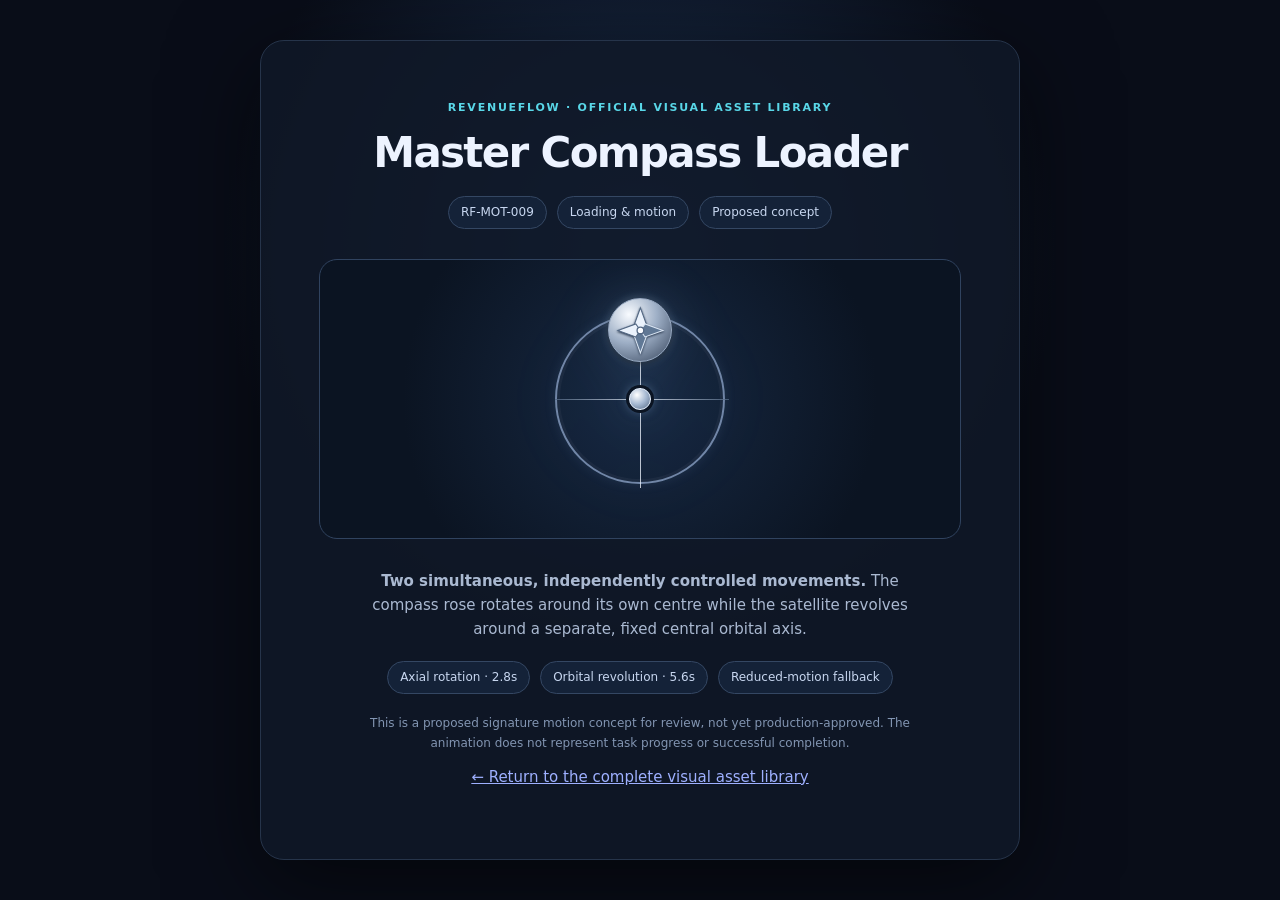
==== master-compass.html @ ebaadc29 "feat(assets): add direct Master Compass preview page" ====
<!doctype html>
<html lang="en">
<head>
<meta charset="utf-8">
<meta name="viewport" content="width=device-width,initial-scale=1">
<meta name="theme-color" content="#090d18">
<title>RF-MOT-009 — RevenueFlow Master Compass</title>
<link rel="stylesheet" href="assets/motion.css">
<style>
:root{color-scheme:dark;font:15px/1.6 Inter,ui-sans-serif,system-ui,-apple-system,"Segoe UI",sans-serif;background:#090d18;color:#edf3ff}
*{box-sizing:border-box}body{margin:0;min-height:100vh;background:radial-gradient(ellipse at 50% 28%,#1b3150 0,transparent 46%),#090d18;display:grid;place-items:center;padding:24px}
main{width:min(760px,100%);text-align:center;border:1px solid #26344a;border-radius:24px;background:#101827d9;padding:clamp(28px,6vw,58px);box-shadow:0 24px 90px #0008}
a{color:#9eb0ff}.eyebrow{color:#59d7e8;text-transform:uppercase;letter-spacing:.16em;font-size:11px;font-weight:700}
h1{font-size:clamp(28px,5vw,42px);line-height:1.12;letter-spacing:-.04em;margin:12px 0}
p{color:#aab9d1;max-width:570px;margin:12px auto}
.stage{height:280px;margin:30px 0;display:grid;place-items:center;border:1px solid #30435f;border-radius:18px;background:radial-gradient(circle,#172943,#0b1422 68%);overflow:hidden}
.rf-master-compass{--rf-compass-size:170px;color:#dce7f5;filter:drop-shadow(0 0 24px #79a6d533)}
.rf-master-compass__track{border-width:2px}
.rf-master-compass__satellite{width:64px;height:64px;top:-16px}
.rf-master-compass__hub{width:22px;height:22px}
.rf-master-compass__rose{width:82%;height:82%}
.meta{display:flex;justify-content:center;gap:10px;flex-wrap:wrap;margin:20px 0}
.pill{border:1px solid #344763;background:#142238;border-radius:999px;padding:6px 12px;color:#c8d7f0;font-size:12px}
.note{font-size:12px;color:#8295b2}
@media(prefers-reduced-motion:reduce){.rf-master-compass__orbit,.rf-master-compass__rose{animation:none!important}}
</style>
</head>
<body>
<main>
<div class="eyebrow">RevenueFlow · Official Visual Asset Library</div>
<h1>Master Compass Loader</h1>
<div class="meta"><span class="pill">RF-MOT-009</span><span class="pill">Loading &amp; motion</span><span class="pill">Proposed concept</span></div>
<div class="stage">
<div class="rf-master-compass" role="img" aria-label="RevenueFlow master compass: the compass rose spins on its own axis while the compass satellite revolves around a fixed central hub">
<span class="rf-master-compass__track"></span>
<span class="rf-master-compass__orbit"><span class="rf-master-compass__satellite">
<svg class="rf-master-compass__rose" viewBox="0 0 32 32" aria-hidden="true">
<path class="rf-master-compass__north" d="M16 1.8 20.1 13.1 16 16 11.9 13.1Z"/>
<path class="rf-master-compass__south" d="M16 30.2 11.9 18.9 16 16 20.1 18.9Z"/>
<path class="rf-master-compass__north" d="m1.8 16 11.3-4.1L16 16l-2.9 4.1Z"/>
<path class="rf-master-compass__south" d="m30.2 16-11.3 4.1L16 16l2.9-4.1Z"/>
<circle cx="16" cy="16" r="2.1" fill="#f8fbff" stroke="#526783" stroke-width=".8"/>
</svg>
</span></span>
<span class="rf-master-compass__hub"></span>
</div>
</div>
<p><strong>Two simultaneous, independently controlled movements.</strong> The compass rose rotates around its own centre while the satellite revolves around a separate, fixed central orbital axis.</p>
<div class="meta"><span class="pill">Axial rotation · 2.8s</span><span class="pill">Orbital revolution · 5.6s</span><span class="pill">Reduced-motion fallback</span></div>
<p class="note">This is a proposed signature motion concept for review, not yet production-approved. The animation does not represent task progress or successful completion.</p>
<p><a href="./">← Return to the complete visual asset library</a></p>
</main>
</body>
</html>
---- assets/motion.css ----
/* RevenueFlow motion references v1.1.0. Every animation has a reduced-motion fallback. */
@keyframes rf-spin{to{transform:rotate(360deg)}}
@keyframes rf-pulse{50%{opacity:.35;transform:scale(.72)}}
@keyframes rf-shimmer{to{background-position:-200% 0}}
@keyframes rf-orbit-rotate{to{transform:rotate(360deg)}}
@keyframes rf-success-pop{0%{transform:scale(.72);opacity:0}70%{transform:scale(1.08);opacity:1}100%{transform:scale(1);opacity:1}}
@keyframes rf-bell-ring{0%,100%{transform:rotate(0)}15%{transform:rotate(12deg)}30%{transform:rotate(-10deg)}45%{transform:rotate(7deg)}60%{transform:rotate(-4deg)}}
@keyframes rf-soft-glow{0%,100%{filter:drop-shadow(0 0 0 transparent)}50%{filter:drop-shadow(0 0 7px currentColor)}}

.rf-spinner{width:1.25rem;aspect-ratio:1;border:.16rem solid currentColor;border-right-color:transparent;border-radius:50%;animation:rf-spin .8s linear infinite}
.rf-ai-pulse{width:.7rem;aspect-ratio:1;border-radius:50%;background:currentColor;animation:rf-pulse 1.4s ease-in-out infinite}
.rf-skeleton{display:block;background:linear-gradient(90deg,#26344a 25%,#657492 50%,#26344a 75%);background-size:200% 100%;border-radius:.5rem;animation:rf-shimmer 1.5s ease-in-out infinite}
.rf-orbit{width:1.6rem;aspect-ratio:1;border:1px solid currentColor;border-radius:50%;position:relative;animation:rf-orbit-rotate 4s linear infinite}
.rf-orbit::after{content:"";position:absolute;top:-.2rem;left:calc(50% - .2rem);width:.4rem;aspect-ratio:1;border-radius:50%;background:#59d7e8;box-shadow:0 0 10px #59d7e8}
.rf-progress{height:.35rem;width:100%;overflow:hidden;border-radius:999px;background:currentColor;opacity:.25}
.rf-progress>span{display:block;width:var(--rf-progress-value,0%);height:100%;border-radius:inherit;background:currentColor;opacity:1;transition:width .2s ease}
.rf-success{display:inline-flex;animation:rf-success-pop .32s ease-out both}
.rf-bell-ring{display:inline-flex;transform-origin:top center;animation:rf-bell-ring .8s ease}
.rf-soft-glow{display:inline-flex;animation:rf-soft-glow 2s ease-in-out infinite}

@media(prefers-reduced-motion:reduce){
  .rf-spinner,.rf-ai-pulse,.rf-skeleton,.rf-orbit,.rf-success,.rf-bell-ring,.rf-soft-glow{animation:none!important}
  .rf-spinner{border-right-color:currentColor}
  .rf-ai-pulse{opacity:1}
  .rf-skeleton{background:#26344a}
  .rf-progress>span{transition:none}
}

/* RevenueFlow signature master compass: independent axial spin + orbital revolution. */
@keyframes rf-master-compass-axial-spin{to{transform:rotate(360deg)}}
@keyframes rf-master-compass-orbital-revolution{to{transform:rotate(360deg)}}
.rf-master-compass{--rf-compass-size:3.25rem;width:var(--rf-compass-size);height:var(--rf-compass-size);position:relative;display:inline-block;color:#dce7f5;isolation:isolate}
.rf-master-compass__track{position:absolute;inset:0;border:1px solid #7186a7;border-radius:50%;box-shadow:inset 0 0 0 3px #dce7f50b,0 0 12px #79a6d522}
.rf-master-compass__track::before,.rf-master-compass__track::after{content:"";position:absolute;background:linear-gradient(90deg,#526783,#e6edf7,#526783);opacity:.8}
.rf-master-compass__track::before{width:1px;height:calc(var(--rf-compass-size) + .28rem);left:50%;top:-.14rem}
.rf-master-compass__track::after{height:1px;width:calc(var(--rf-compass-size) + .28rem);top:50%;left:-.14rem}
.rf-master-compass__orbit{position:absolute;inset:0;border-radius:50%;animation:rf-master-compass-orbital-revolution 5.6s linear infinite}
.rf-master-compass__satellite{position:absolute;top:-.32rem;left:50%;width:1.28rem;height:1.28rem;transform:translateX(-50%);display:grid;place-items:center;border:1px solid #9aabc3;border-radius:50%;background:radial-gradient(circle at 32% 25%,#f8fbff,#9eafc6 45%,#35445b 100%);box-shadow:0 0 10px #9db9d955,0 2px 5px #0008}
.rf-master-compass__rose{width:78%;height:78%;overflow:visible;filter:drop-shadow(0 1px 1px #26364d);animation:rf-master-compass-axial-spin 2.8s linear infinite}
.rf-master-compass__hub{position:absolute;width:.52rem;height:.52rem;left:50%;top:50%;transform:translate(-50%,-50%);border:1px solid #e8f0fa;border-radius:50%;background:radial-gradient(circle at 35% 30%,#fff,#a7bad3 48%,#526783);box-shadow:0 0 0 3px #0b1422,0 0 12px #9fc9ed88}
.rf-master-compass__north{fill:#eaf2fc;stroke:#526783;stroke-width:.65}
.rf-master-compass__south{fill:#607895;stroke:#dce7f5;stroke-width:.65}
@media(prefers-reduced-motion:reduce){.rf-master-compass__orbit,.rf-master-compass__rose{animation:none!important}}
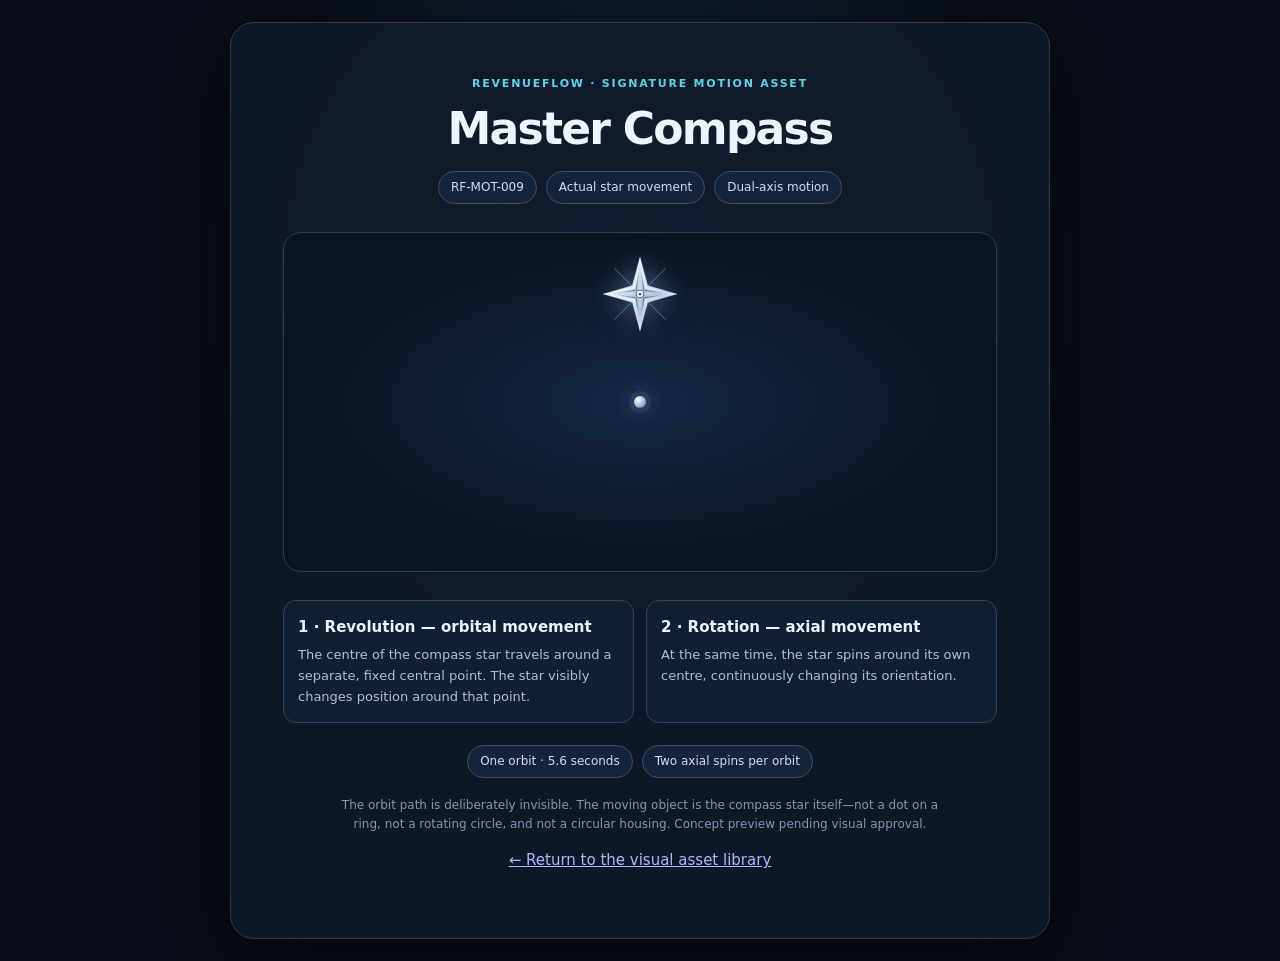
==== commit ec21300a: "fix(preview): animate compass star itself in orbit and axial spin" ====
--- a/master-compass.html
+++ b/master-compass.html
@@ -1,54 +1,57 @@
 <!doctype html>
 <html lang="en">
 <head>
-<meta charset="utf-8">
-<meta name="viewport" content="width=device-width,initial-scale=1">
+<meta charset="utf-8"><meta name="viewport" content="width=device-width,initial-scale=1">
 <meta name="theme-color" content="#090d18">
-<title>RF-MOT-009 — RevenueFlow Master Compass</title>
+<title>RF-MOT-009 — Master Compass: Axial Rotation + Orbital Revolution</title>
 <link rel="stylesheet" href="assets/motion.css">
 <style>
-:root{color-scheme:dark;font:15px/1.6 Inter,ui-sans-serif,system-ui,-apple-system,"Segoe UI",sans-serif;background:#090d18;color:#edf3ff}
-*{box-sizing:border-box}body{margin:0;min-height:100vh;background:radial-gradient(ellipse at 50% 28%,#1b3150 0,transparent 46%),#090d18;display:grid;place-items:center;padding:24px}
-main{width:min(760px,100%);text-align:center;border:1px solid #26344a;border-radius:24px;background:#101827d9;padding:clamp(28px,6vw,58px);box-shadow:0 24px 90px #0008}
-a{color:#9eb0ff}.eyebrow{color:#59d7e8;text-transform:uppercase;letter-spacing:.16em;font-size:11px;font-weight:700}
-h1{font-size:clamp(28px,5vw,42px);line-height:1.12;letter-spacing:-.04em;margin:12px 0}
-p{color:#aab9d1;max-width:570px;margin:12px auto}
-.stage{height:280px;margin:30px 0;display:grid;place-items:center;border:1px solid #30435f;border-radius:18px;background:radial-gradient(circle,#172943,#0b1422 68%);overflow:hidden}
-.rf-master-compass{--rf-compass-size:170px;color:#dce7f5;filter:drop-shadow(0 0 24px #79a6d533)}
-.rf-master-compass__track{border-width:2px}
-.rf-master-compass__satellite{width:64px;height:64px;top:-16px}
-.rf-master-compass__hub{width:22px;height:22px}
-.rf-master-compass__rose{width:82%;height:82%}
-.meta{display:flex;justify-content:center;gap:10px;flex-wrap:wrap;margin:20px 0}
-.pill{border:1px solid #344763;background:#142238;border-radius:999px;padding:6px 12px;color:#c8d7f0;font-size:12px}
-.note{font-size:12px;color:#8295b2}
-@media(prefers-reduced-motion:reduce){.rf-master-compass__orbit,.rf-master-compass__rose{animation:none!important}}
+:root{color-scheme:dark;font:15px/1.6 Inter,ui-sans-serif,system-ui,-apple-system,"Segoe UI",sans-serif;background:#080d17;color:#edf4ff}
+*{box-sizing:border-box}body{margin:0;min-height:100vh;background:radial-gradient(ellipse at 50% 30%,#1b3150 0,transparent 48%),#080d17;display:grid;place-items:center;padding:22px}
+main{width:min(820px,100%);text-align:center;border:1px solid #293b55;border-radius:24px;background:#101a2adf;padding:clamp(24px,5vw,52px);box-shadow:0 24px 90px #0009}
+.eyebrow{color:#59d7e8;text-transform:uppercase;letter-spacing:.16em;font-size:11px;font-weight:700}
+h1{font-size:clamp(28px,5vw,44px);line-height:1.1;letter-spacing:-.04em;margin:12px 0}
+p{color:#afbed3;max-width:620px;margin:14px auto}
+.stage{min-height:340px;margin:28px 0;display:grid;place-items:center;overflow:hidden;border:1px solid #2b405d;border-radius:18px;background:radial-gradient(ellipse,#142944 0,#0b1422 67%)}
+.rf-master-compass{--rf-compass-size:300px;--rf-orbit-radius:108px}
+.meta{display:flex;justify-content:center;gap:9px;flex-wrap:wrap;margin:18px 0}
+.pill{border:1px solid #3b506d;background:#14243a;border-radius:999px;padding:6px 12px;color:#d1def0;font-size:12px}
+.explain{display:grid;grid-template-columns:1fr 1fr;gap:12px;margin:22px 0;text-align:left}
+.explain section{padding:14px;border:1px solid #30445f;border-radius:13px;background:#111f32}
+.explain strong{color:#eaf3ff}.explain p{font-size:13px;margin:6px 0 0}
+.note{font-size:12px;color:#8295b2}a{color:#a9baff}
+@media(max-width:560px){.explain{grid-template-columns:1fr}.stage{min-height:310px}.rf-master-compass{--rf-compass-size:270px;--rf-orbit-radius:96px}}
+@media(prefers-reduced-motion:reduce){.rf-master-compass__orbit,.rf-master-compass__counter,.rf-master-compass__star{animation:none!important}}
 </style>
 </head>
-<body>
-<main>
-<div class="eyebrow">RevenueFlow · Official Visual Asset Library</div>
-<h1>Master Compass Loader</h1>
-<div class="meta"><span class="pill">RF-MOT-009</span><span class="pill">Loading &amp; motion</span><span class="pill">Proposed concept</span></div>
+<body><main>
+<div class="eyebrow">RevenueFlow · Signature Motion Asset</div>
+<h1>Master Compass</h1>
+<div class="meta"><span class="pill">RF-MOT-009</span><span class="pill">Actual star movement</span><span class="pill">Dual-axis motion</span></div>
 <div class="stage">
-<div class="rf-master-compass" role="img" aria-label="RevenueFlow master compass: the compass rose spins on its own axis while the compass satellite revolves around a fixed central hub">
-<span class="rf-master-compass__track"></span>
-<span class="rf-master-compass__orbit"><span class="rf-master-compass__satellite">
-<svg class="rf-master-compass__rose" viewBox="0 0 32 32" aria-hidden="true">
-<path class="rf-master-compass__north" d="M16 1.8 20.1 13.1 16 16 11.9 13.1Z"/>
-<path class="rf-master-compass__south" d="M16 30.2 11.9 18.9 16 16 20.1 18.9Z"/>
-<path class="rf-master-compass__north" d="m1.8 16 11.3-4.1L16 16l-2.9 4.1Z"/>
-<path class="rf-master-compass__south" d="m30.2 16-11.3 4.1L16 16l2.9-4.1Z"/>
-<circle cx="16" cy="16" r="2.1" fill="#f8fbff" stroke="#526783" stroke-width=".8"/>
+<div class="rf-master-compass" role="img" aria-label="A large eight-point compass star revolves around a fixed central point while simultaneously rotating around its own centre. No orbit ring is drawn.">
+<span class="rf-master-compass__centre"></span>
+<span class="rf-master-compass__orbit"><span class="rf-master-compass__counter">
+<svg class="rf-master-compass__star" viewBox="0 0 100 100" aria-hidden="true">
+<defs>
+<linearGradient id="rfCompassNorth" x1="0" y1="0" x2="1" y2="1"><stop stop-color="#fff"/><stop offset=".48" stop-color="#dceaff"/><stop offset="1" stop-color="#8ba9d0"/></linearGradient>
+<linearGradient id="rfCompassSouth" x1="0" y1="0" x2="1" y2="1"><stop stop-color="#7893b7"/><stop offset="1" stop-color="#263d5c"/></linearGradient>
+</defs>
+<path class="north" d="M50 2 60 39 98 50 60 61 50 98 40 61 2 50 40 39Z"/>
+<path class="south" d="M50 13 56 44 87 50 56 56 50 87 44 56 13 50 44 44Z"/>
+<path class="north" d="M50 5 54 46 95 50 54 54 50 95 46 54 5 50 46 46Z" opacity=".8"/>
+<path class="fine" d="M50 2V98M2 50H98M16 16 84 84M84 16 16 84"/>
+<circle cx="50" cy="50" r="5" fill="#f8fbff" stroke="#526783" stroke-width="1.5"/>
+<circle cx="50" cy="50" r="1.8" fill="#496487"/>
 </svg>
 </span></span>
-<span class="rf-master-compass__hub"></span>
 </div>
 </div>
-<p><strong>Two simultaneous, independently controlled movements.</strong> The compass rose rotates around its own centre while the satellite revolves around a separate, fixed central orbital axis.</p>
-<div class="meta"><span class="pill">Axial rotation · 2.8s</span><span class="pill">Orbital revolution · 5.6s</span><span class="pill">Reduced-motion fallback</span></div>
-<p class="note">This is a proposed signature motion concept for review, not yet production-approved. The animation does not represent task progress or successful completion.</p>
-<p><a href="./">← Return to the complete visual asset library</a></p>
-</main>
-</body>
-</html>+<div class="explain">
+<section><strong>1 · Revolution — orbital movement</strong><p>The centre of the compass star travels around a separate, fixed central point. The star visibly changes position around that point.</p></section>
+<section><strong>2 · Rotation — axial movement</strong><p>At the same time, the star spins around its own centre, continuously changing its orientation.</p></section>
+</div>
+<div class="meta"><span class="pill">One orbit · 5.6 seconds</span><span class="pill">Two axial spins per orbit</span></div>
+<p class="note">The orbit path is deliberately invisible. The moving object is the compass star itself—not a dot on a ring, not a rotating circle, and not a circular housing. Concept preview pending visual approval.</p>
+<p><a href="./">← Return to the visual asset library</a></p>
+</main></body></html>
--- a/assets/motion.css
+++ b/assets/motion.css
@@ -1,43 +1,17 @@
 /* RevenueFlow motion references v1.1.0. Every animation has a reduced-motion fallback. */
-@keyframes rf-spin{to{transform:rotate(360deg)}}
-@keyframes rf-pulse{50%{opacity:.35;transform:scale(.72)}}
-@keyframes rf-shimmer{to{background-position:-200% 0}}
-@keyframes rf-orbit-rotate{to{transform:rotate(360deg)}}
-@keyframes rf-success-pop{0%{transform:scale(.72);opacity:0}70%{transform:scale(1.08);opacity:1}100%{transform:scale(1);opacity:1}}
-@keyframes rf-bell-ring{0%,100%{transform:rotate(0)}15%{transform:rotate(12deg)}30%{transform:rotate(-10deg)}45%{transform:rotate(7deg)}60%{transform:rotate(-4deg)}}
-@keyframes rf-soft-glow{0%,100%{filter:drop-shadow(0 0 0 transparent)}50%{filter:drop-shadow(0 0 7px currentColor)}}
-
-.rf-spinner{width:1.25rem;aspect-ratio:1;border:.16rem solid currentColor;border-right-color:transparent;border-radius:50%;animation:rf-spin .8s linear infinite}
-.rf-ai-pulse{width:.7rem;aspect-ratio:1;border-radius:50%;background:currentColor;animation:rf-pulse 1.4s ease-in-out infinite}
-.rf-skeleton{display:block;background:linear-gradient(90deg,#26344a 25%,#657492 50%,#26344a 75%);background-size:200% 100%;border-radius:.5rem;animation:rf-shimmer 1.5s ease-in-out infinite}
-.rf-orbit{width:1.6rem;aspect-ratio:1;border:1px solid currentColor;border-radius:50%;position:relative;animation:rf-orbit-rotate 4s linear infinite}
-.rf-orbit::after{content:"";position:absolute;top:-.2rem;left:calc(50% - .2rem);width:.4rem;aspect-ratio:1;border-radius:50%;background:#59d7e8;box-shadow:0 0 10px #59d7e8}
-.rf-progress{height:.35rem;width:100%;overflow:hidden;border-radius:999px;background:currentColor;opacity:.25}
-.rf-progress>span{display:block;width:var(--rf-progress-value,0%);height:100%;border-radius:inherit;background:currentColor;opacity:1;transition:width .2s ease}
-.rf-success{display:inline-flex;animation:rf-success-pop .32s ease-out both}
-.rf-bell-ring{display:inline-flex;transform-origin:top center;animation:rf-bell-ring .8s ease}
-.rf-soft-glow{display:inline-flex;animation:rf-soft-glow 2s ease-in-out infinite}
-
-@media(prefers-reduced-motion:reduce){
-  .rf-spinner,.rf-ai-pulse,.rf-skeleton,.rf-orbit,.rf-success,.rf-bell-ring,.rf-soft-glow{animation:none!important}
-  .rf-spinner{border-right-color:currentColor}
-  .rf-ai-pulse{opacity:1}
-  .rf-skeleton{background:#26344a}
-  .rf-progress>span{transition:none}
-}
-
-/* RevenueFlow signature master compass: independent axial spin + orbital revolution. */
-@keyframes rf-master-compass-axial-spin{to{transform:rotate(360deg)}}
-@keyframes rf-master-compass-orbital-revolution{to{transform:rotate(360deg)}}
-.rf-master-compass{--rf-compass-size:3.25rem;width:var(--rf-compass-size);height:var(--rf-compass-size);position:relative;display:inline-block;color:#dce7f5;isolation:isolate}
-.rf-master-compass__track{position:absolute;inset:0;border:1px solid #7186a7;border-radius:50%;box-shadow:inset 0 0 0 3px #dce7f50b,0 0 12px #79a6d522}
-.rf-master-compass__track::before,.rf-master-compass__track::after{content:"";position:absolute;background:linear-gradient(90deg,#526783,#e6edf7,#526783);opacity:.8}
-.rf-master-compass__track::before{width:1px;height:calc(var(--rf-compass-size) + .28rem);left:50%;top:-.14rem}
-.rf-master-compass__track::after{height:1px;width:calc(var(--rf-compass-size) + .28rem);top:50%;left:-.14rem}
-.rf-master-compass__orbit{position:absolute;inset:0;border-radius:50%;animation:rf-master-compass-orbital-revolution 5.6s linear infinite}
-.rf-master-compass__satellite{position:absolute;top:-.32rem;left:50%;width:1.28rem;height:1.28rem;transform:translateX(-50%);display:grid;place-items:center;border:1px solid #9aabc3;border-radius:50%;background:radial-gradient(circle at 32% 25%,#f8fbff,#9eafc6 45%,#35445b 100%);box-shadow:0 0 10px #9db9d955,0 2px 5px #0008}
-.rf-master-compass__rose{width:78%;height:78%;overflow:visible;filter:drop-shadow(0 1px 1px #26364d);animation:rf-master-compass-axial-spin 2.8s linear infinite}
-.rf-master-compass__hub{position:absolute;width:.52rem;height:.52rem;left:50%;top:50%;transform:translate(-50%,-50%);border:1px solid #e8f0fa;border-radius:50%;background:radial-gradient(circle at 35% 30%,#fff,#a7bad3 48%,#526783);box-shadow:0 0 0 3px #0b1422,0 0 12px #9fc9ed88}
-.rf-master-compass__north{fill:#eaf2fc;stroke:#526783;stroke-width:.65}
-.rf-master-compass__south{fill:#607895;stroke:#dce7f5;stroke-width:.65}
-@media(prefers-reduced-motion:reduce){.rf-master-compass__orbit,.rf-master-compass__rose{animation:none!important}}
+@keyframes rf-spin{to{transform:rotate(360deg)}} @keyframes rf-pulse{50%{opacity:.35;transform:scale(.72)}} @keyframes rf-shimmer{to{background-position:-200% 0}} @keyframes rf-orbit-rotate{to{transform:rotate(360deg)}} @keyframes rf-success-pop{0%{transform:scale(.72);opacity:0}70%{transform:scale(1.08);opacity:1}100%{transform:scale(1);opacity:1}} @keyframes rf-bell-ring{0%,100%{transform:rotate(0)}15%{transform:rotate(12deg)}30%{transform:rotate(-10deg)}45%{transform:rotate(7deg)}60%{transform:rotate(-4deg)}} @keyframes rf-soft-glow{0%,100%{filter:drop-shadow(0 0 0 transparent)}50%{filter:drop-shadow(0 0 7px currentColor)}}
+.rf-spinner{width:1.25rem;aspect-ratio:1;border:.16rem solid currentColor;border-right-color:transparent;border-radius:50%;animation:rf-spin .8s linear infinite}.rf-ai-pulse{width:.7rem;aspect-ratio:1;border-radius:50%;background:currentColor;animation:rf-pulse 1.4s ease-in-out infinite}.rf-skeleton{display:block;background:linear-gradient(90deg,#26344a 25%,#657492 50%,#26344a 75%);background-size:200% 100%;border-radius:.5rem;animation:rf-shimmer 1.5s ease-in-out infinite}.rf-orbit{width:1.6rem;aspect-ratio:1;border:1px solid currentColor;border-radius:50%;position:relative;animation:rf-orbit-rotate 4s linear infinite}.rf-orbit::after{content:"";position:absolute;top:-.2rem;left:calc(50% - .2rem);width:.4rem;aspect-ratio:1;border-radius:50%;background:#59d7e8;box-shadow:0 0 10px #59d7e8}.rf-progress{height:.35rem;width:100%;overflow:hidden;border-radius:999px;background:currentColor;opacity:.25}.rf-progress>span{display:block;width:var(--rf-progress-value,0%);height:100%;border-radius:inherit;background:currentColor;opacity:1;transition:width .2s ease}.rf-success{display:inline-flex;animation:rf-success-pop .32s ease-out both}.rf-bell-ring{display:inline-flex;transform-origin:top center;animation:rf-bell-ring .8s ease}.rf-soft-glow{display:inline-flex;animation:rf-soft-glow 2s ease-in-out infinite}
+@media(prefers-reduced-motion:reduce){.rf-spinner,.rf-ai-pulse,.rf-skeleton,.rf-orbit,.rf-success,.rf-bell-ring,.rf-soft-glow{animation:none!important}.rf-spinner{border-right-color:currentColor}.rf-ai-pulse{opacity:1}.rf-skeleton{background:#26344a}.rf-progress>span{transition:none}}
+/* RF-MOT-009: the compass STAR itself revolves around a fixed centre AND spins on its own axis.
+   Orbital rotation moves the star's centre; nested counter-rotation cancels orbital orientation;
+   the final animation supplies independent axial spin. No rotating ring or satellite housing. */
+@keyframes rf-master-compass-revolution{to{transform:rotate(360deg)}}
+@keyframes rf-master-compass-counter-revolution{to{transform:rotate(-360deg)}}
+@keyframes rf-master-compass-axial-rotation{to{transform:rotate(360deg)}}
+.rf-master-compass{--rf-compass-size:280px;--rf-orbit-radius:104px;position:relative;display:inline-block;width:var(--rf-compass-size);height:var(--rf-compass-size);color:#e8f1ff;isolation:isolate}
+.rf-master-compass__centre{position:absolute;left:50%;top:50%;width:12px;height:12px;transform:translate(-50%,-50%);border-radius:50%;background:radial-gradient(circle at 35% 30%,#fff,#9fb6d5 55%,#536a8a);box-shadow:0 0 0 5px #9db9d91a,0 0 22px #8fc8ff66;z-index:2}
+.rf-master-compass__orbit{position:absolute;inset:0;animation:rf-master-compass-revolution 5.6s linear infinite}
+.rf-master-compass__counter{position:absolute;left:50%;top:calc(50% - var(--rf-orbit-radius));width:0;height:0;animation:rf-master-compass-counter-revolution 5.6s linear infinite}
+.rf-master-compass__star{position:absolute;width:76px;height:76px;left:-38px;top:-38px;overflow:visible;transform-origin:50% 50%;animation:rf-master-compass-axial-rotation 2.8s linear infinite;filter:drop-shadow(0 0 13px #82baff88) drop-shadow(0 3px 4px #0009)}
+.rf-master-compass__star .north{fill:url(#rfCompassNorth);stroke:#f5f9ff;stroke-width:.55}.rf-master-compass__star .south{fill:url(#rfCompassSouth);stroke:#a9bfdc;stroke-width:.55}.rf-master-compass__star .fine{fill:none;stroke:#e5efff;stroke-width:.5;opacity:.9}
+@media(prefers-reduced-motion:reduce){.rf-master-compass__orbit,.rf-master-compass__counter,.rf-master-compass__star{animation:none!important}}
